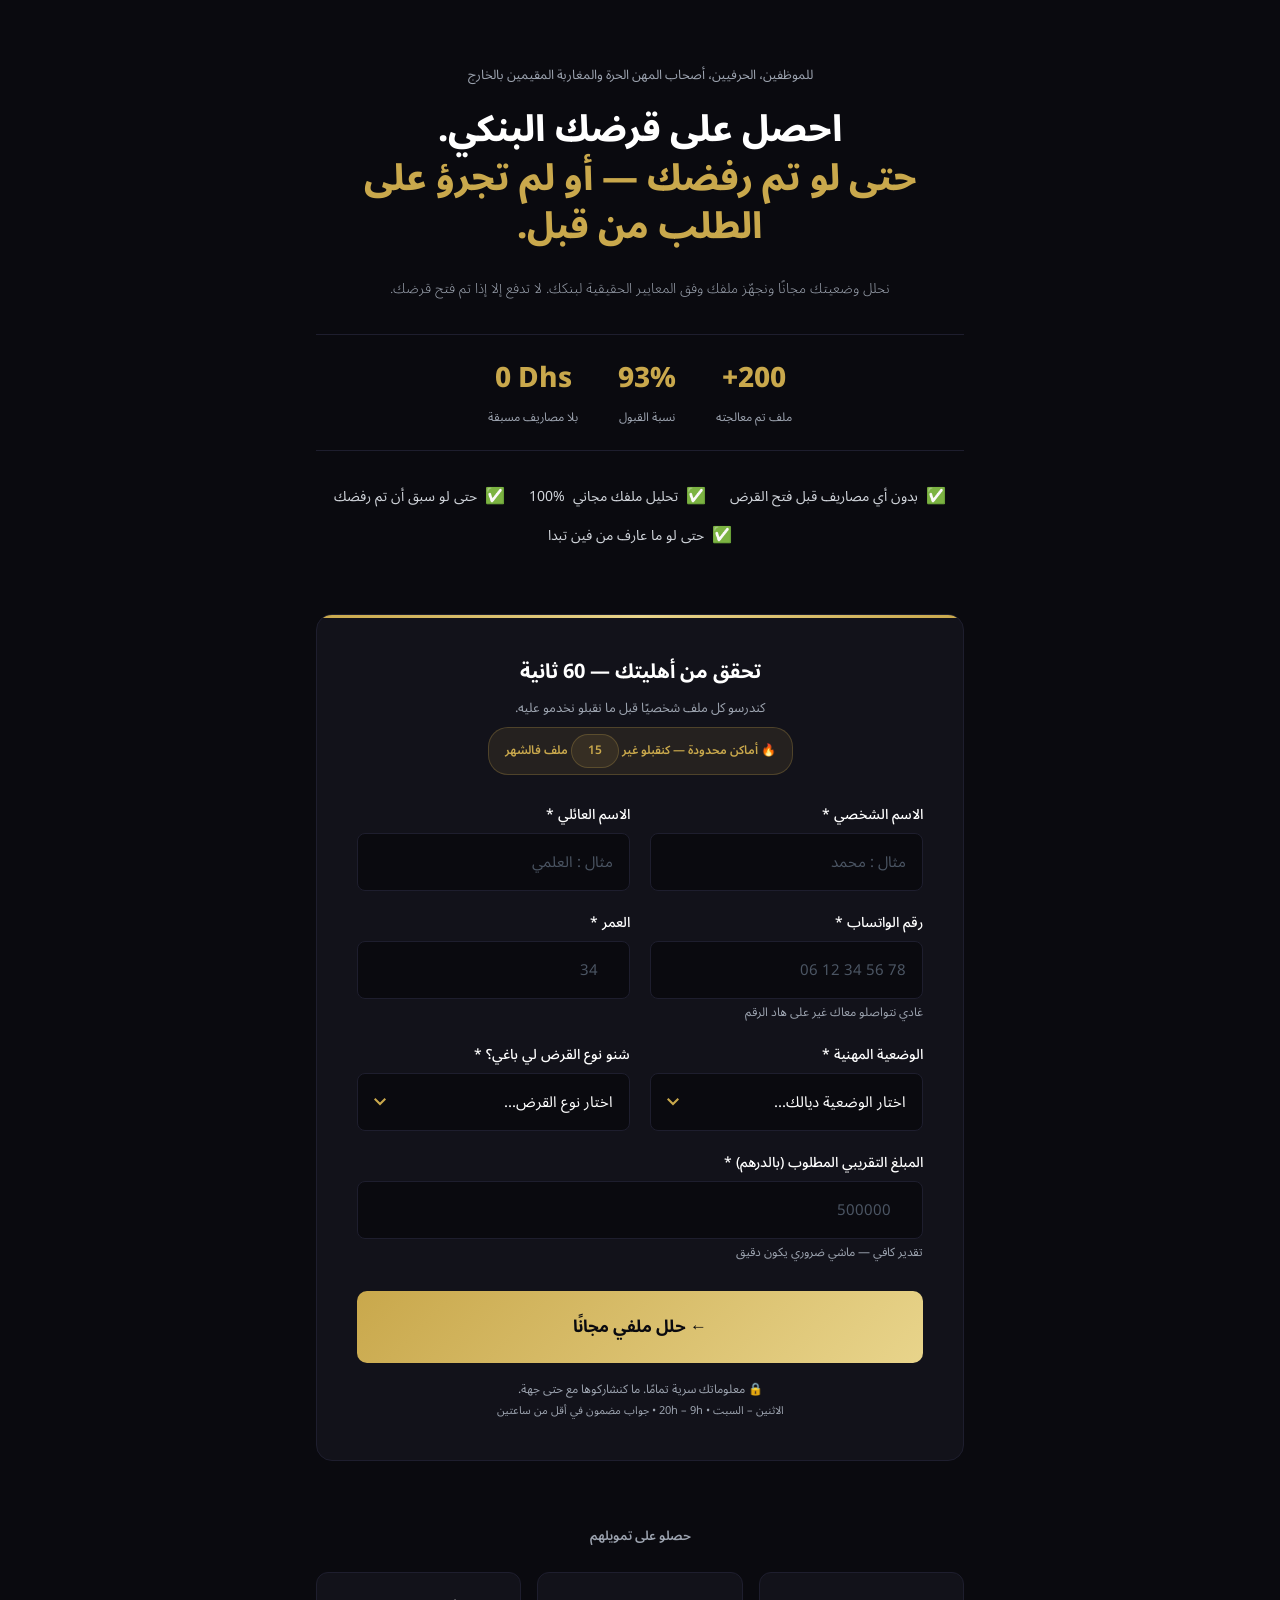
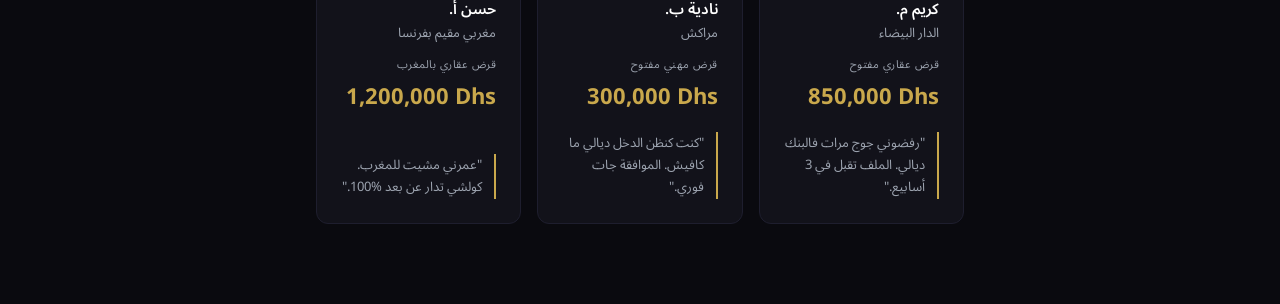
==== ar/index.html @ 00e7fc84 "Add separate FR and AR landing pages with form + email submission" ====
<!DOCTYPE html>
<html lang="ar" dir="rtl">

<head>
    <meta charset="UTF-8">
    <meta name="viewport" content="width=device-width, initial-scale=1.0">
    <title>تحقق من أهليتك | كريدي إنسايدر المغرب</title>
    <meta name="description"
        content="احصل على قرضك البنكي حتى بعد الرفض. تحليل مجاني، بدون مصاريف قبل فتح القرض. تحقق من أهليتك في 60 ثانية.">
    <link rel="preconnect" href="https://fonts.googleapis.com">
    <link rel="preconnect" href="https://fonts.gstatic.com" crossorigin>
    <link href="https://fonts.googleapis.com/css2?family=Noto+Sans+Arabic:wght@300;400;500;600;700;800&display=swap"
        rel="stylesheet">
    <style>
        *,
        *::before,
        *::after {
            margin: 0;
            padding: 0;
            box-sizing: border-box
        }

        html {
            scroll-behavior: smooth;
            -webkit-font-smoothing: antialiased;
            -moz-osx-font-smoothing: grayscale
        }

        body {
            font-family: 'Noto Sans Arabic', sans-serif;
            background: #0a0a0f;
            color: #fff;
            line-height: 1.7;
            min-height: 100vh;
            direction: rtl
        }

        .page-wrapper {
            max-width: 680px;
            margin: 0 auto;
            padding: 0 16px
        }

        /* Force LTR on all numbers so they don't reverse in RTL */
        .num {
            direction: ltr;
            display: inline-block;
            unicode-bidi: bidi-override
        }

        /* BLOCK 1 — HEADLINE */
        .headline-block {
            padding-top: 64px;
            text-align: center
        }

        .pre-headline {
            font-size: 13px;
            font-weight: 400;
            color: #9ca3af;
            margin-bottom: 20px
        }

        .main-headline {
            font-size: clamp(24px, 4.5vw, 36px);
            font-weight: 800;
            line-height: 1.35;
            margin-bottom: 24px
        }

        .main-headline .line1 {
            color: #fff;
            display: block
        }

        .main-headline .line2 {
            color: #c9a84c;
            display: block
        }

        .sub-headline {
            font-size: 14px;
            font-weight: 300;
            color: #9ca3af;
            line-height: 1.9;
            max-width: 560px;
            margin: 0 auto
        }

        /* STATS STRIP */
        .stats-strip {
            display: flex;
            justify-content: center;
            gap: 40px;
            margin-top: 32px;
            padding: 20px 0;
            border-top: 1px solid #1e1e2e;
            border-bottom: 1px solid #1e1e2e
        }

        .stat-item {
            text-align: center
        }

        .stat-number {
            font-size: 28px;
            font-weight: 800;
            color: #c9a84c;
            display: block;
            direction: ltr;
            unicode-bidi: bidi-override
        }

        .stat-label {
            font-size: 12px;
            color: #9ca3af;
            font-weight: 400
        }

        /* BLOCK 2 — TRUST BULLETS */
        .trust-bullets {
            display: flex;
            flex-wrap: wrap;
            gap: 12px 24px;
            justify-content: center;
            margin-top: 32px
        }

        .trust-bullet {
            display: flex;
            align-items: center;
            gap: 8px;
            font-size: 14px;
            font-weight: 400;
            color: #d1d5db;
            white-space: nowrap
        }

        .trust-bullet .check {
            font-size: 16px;
            flex-shrink: 0
        }

        /* BLOCK 3 — FORM */
        .form-section {
            margin-top: 64px
        }

        .form-card {
            background: #12121a;
            border: 1px solid #1e1e2e;
            border-radius: 16px;
            padding: 40px;
            position: relative;
            overflow: hidden
        }

        .form-card::before {
            content: '';
            position: absolute;
            top: 0;
            left: 0;
            right: 0;
            height: 3px;
            background: linear-gradient(90deg, #c9a84c, #e8d48b, #c9a84c)
        }

        .form-title {
            text-align: center;
            font-size: 20px;
            font-weight: 700;
            color: #fff;
            margin-bottom: 8px
        }

        .form-subtitle {
            text-align: center;
            font-size: 13px;
            color: #9ca3af;
            margin-bottom: 8px
        }

        /* Urgency badge */
        .urgency-badge {
            text-align: center;
            margin-bottom: 28px
        }

        .urgency-badge span {
            display: inline-block;
            background: rgba(201, 168, 76, .1);
            border: 1px solid rgba(201, 168, 76, .25);
            color: #c9a84c;
            font-size: 12px;
            font-weight: 600;
            padding: 6px 16px;
            border-radius: 20px
        }

        .form-row {
            display: grid;
            grid-template-columns: 1fr 1fr;
            gap: 20px;
            margin-bottom: 20px
        }

        .form-row.full {
            grid-template-columns: 1fr
        }

        .form-group {
            display: flex;
            flex-direction: column
        }

        .form-group label {
            font-size: 14px;
            font-weight: 500;
            color: #fff;
            margin-bottom: 6px;
            text-align: right
        }

        .form-group input,
        .form-group select,
        .form-group textarea {
            background: #0a0a0f;
            color: #fff;
            border: 1px solid #1e1e2e;
            border-radius: 8px;
            padding: 12px 16px;
            font-size: 15px;
            font-family: 'Noto Sans Arabic', sans-serif;
            outline: none;
            transition: border-color .2s, box-shadow .2s;
            width: 100%
        }

        /* Numbers in inputs should be LTR */
        .form-group input[type="number"],
        .form-group input[type="tel"] {
            direction: ltr;
            text-align: right
        }

        .form-group input::placeholder,
        .form-group textarea::placeholder {
            color: #4b5563
        }

        .form-group input:focus,
        .form-group select:focus,
        .form-group textarea:focus {
            border-color: #c9a84c;
            box-shadow: 0 0 0 3px rgba(201, 168, 76, .15)
        }

        .form-group input.error,
        .form-group select.error {
            border-color: #ef4444
        }

        .form-group select {
            appearance: none;
            -webkit-appearance: none;
            cursor: pointer;
            padding-left: 40px;
            background-image: url("data:image/svg+xml,%3Csvg xmlns='http://www.w3.org/2000/svg' width='12' height='8' viewBox='0 0 12 8'%3E%3Cpath fill='%23c9a84c' d='M1.41 0L6 4.58 10.59 0 12 1.41l-6 6-6-6z'/%3E%3C/svg%3E");
            background-repeat: no-repeat;
            background-position: left 16px center;
            background-color: #0a0a0f
        }

        .form-group select option {
            background: #12121a;
            color: #fff
        }

        .helper-text {
            font-size: 12px;
            color: #9ca3af;
            margin-top: 4px;
            text-align: right
        }

        .error-text {
            font-size: 12px;
            color: #ef4444;
            margin-top: 4px;
            display: none;
            text-align: right
        }

        .error-text.visible {
            display: block
        }

        .submit-btn {
            display: block;
            width: 100%;
            padding: 18px 24px;
            margin-top: 28px;
            background: linear-gradient(135deg, #c9a84c, #e8d48b);
            color: #0a0a0f;
            font-size: 17px;
            font-weight: 700;
            font-family: 'Noto Sans Arabic', sans-serif;
            border: none;
            border-radius: 10px;
            cursor: pointer;
            transition: all .2s;
            position: relative
        }

        .submit-btn:hover {
            transform: translateY(-1px);
            box-shadow: 0 8px 24px rgba(201, 168, 76, .25)
        }

        .submit-btn:active {
            transform: translateY(0)
        }

        .submit-btn.loading {
            opacity: .7;
            pointer-events: none
        }

        .form-footer {
            text-align: center;
            margin-top: 16px
        }

        .form-footer p {
            font-size: 12px;
            color: #9ca3af;
            line-height: 1.8
        }

        .form-footer p.smaller {
            font-size: 11px
        }

        /* SUCCESS */
        .success-block {
            display: none;
            text-align: center;
            background: #12121a;
            border: 1px solid #1e1e2e;
            border-radius: 16px;
            padding: 48px 40px
        }

        .success-block.visible {
            display: block
        }

        .success-icon {
            font-size: 48px;
            margin-bottom: 16px
        }

        .success-title {
            font-size: 24px;
            font-weight: 700;
            color: #fff;
            margin-bottom: 20px
        }

        .success-text {
            font-size: 15px;
            color: #9ca3af;
            line-height: 1.9;
            margin-bottom: 8px
        }

        .success-text strong {
            color: #fff
        }

        .whatsapp-btn {
            display: block;
            width: 100%;
            padding: 16px 24px;
            margin-top: 28px;
            background: #25D366;
            color: #fff;
            font-size: 16px;
            font-weight: 700;
            font-family: 'Noto Sans Arabic', sans-serif;
            border: none;
            border-radius: 10px;
            cursor: pointer;
            text-decoration: none;
            text-align: center;
            transition: background .2s
        }

        .whatsapp-btn:hover {
            background: #1fb855
        }

        /* SOCIAL PROOF */
        .social-proof {
            margin-top: 64px;
            padding-bottom: 80px
        }

        .social-proof-label {
            text-align: center;
            font-size: 13px;
            font-weight: 600;
            color: #9ca3af;
            margin-bottom: 24px
        }

        .proof-grid {
            display: grid;
            grid-template-columns: repeat(3, 1fr);
            gap: 16px
        }

        .proof-card {
            background: #12121a;
            border: 1px solid #1e1e2e;
            border-radius: 12px;
            padding: 24px;
            display: flex;
            flex-direction: column;
            text-align: right
        }

        .proof-name {
            font-size: 15px;
            font-weight: 600;
            color: #fff
        }

        .proof-city {
            font-size: 13px;
            color: #9ca3af;
            margin-bottom: 12px
        }

        .proof-type {
            font-size: 11px;
            color: #9ca3af;
            letter-spacing: .5px;
            margin-bottom: 4px
        }

        .proof-amount {
            font-size: 22px;
            font-weight: 700;
            color: #c9a84c;
            margin-bottom: 16px;
            direction: ltr;
            unicode-bidi: bidi-override;
            text-align: right
        }

        .proof-quote {
            font-size: 13px;
            color: #9ca3af;
            font-style: normal;
            line-height: 1.7;
            border-right: 2px solid #c9a84c;
            padding-right: 12px;
            margin-top: auto
        }

        /* STICKY MOBILE CTA */
        .sticky-cta {
            display: none;
            position: fixed;
            bottom: 0;
            left: 0;
            right: 0;
            background: rgba(10, 10, 15, .95);
            backdrop-filter: blur(12px);
            border-top: 1px solid #1e1e2e;
            padding: 12px 16px;
            z-index: 100
        }

        .sticky-cta button {
            width: 100%;
            padding: 14px;
            background: linear-gradient(135deg, #c9a84c, #e8d48b);
            color: #0a0a0f;
            font-size: 15px;
            font-weight: 700;
            font-family: 'Noto Sans Arabic', sans-serif;
            border: none;
            border-radius: 10px;
            cursor: pointer
        }

        /* RESPONSIVE */
        @media(max-width:768px) {
            .headline-block {
                padding-top: 40px
            }

            .stats-strip {
                gap: 24px
            }

            .stat-number {
                font-size: 24px
            }

            .trust-bullets {
                display: grid;
                grid-template-columns: 1fr 1fr;
                gap: 12px;
                margin-top: 24px
            }

            .trust-bullet {
                white-space: normal
            }

            .form-section {
                margin-top: 40px
            }

            .form-card {
                padding: 24px
            }

            .form-row {
                grid-template-columns: 1fr;
                gap: 16px;
                margin-bottom: 16px
            }

            .social-proof {
                margin-top: 40px;
                padding-bottom: 100px
            }

            .proof-grid {
                grid-template-columns: 1fr;
                gap: 12px
            }

            .success-block {
                padding: 32px 24px
            }

            .sticky-cta {
                display: block
            }
        }

        @media(max-width:480px) {
            .trust-bullets {
                grid-template-columns: 1fr
            }

            .main-headline {
                font-size: 22px
            }

            .stats-strip {
                gap: 16px;
                flex-wrap: wrap
            }
        }
    </style>
</head>

<body>
    <div class="page-wrapper">

        <!-- BLOCK 1 — HEADLINE -->
        <section class="headline-block">
            <p class="pre-headline">للموظفين، الحرفيين، أصحاب المهن الحرة والمغاربة المقيمين بالخارج</p>
            <h1 class="main-headline">
                <span class="line1">احصل على قرضك البنكي.</span>
                <span class="line2">حتى لو تم رفضك — أو لم تجرؤ على الطلب من قبل.</span>
            </h1>
            <p class="sub-headline">نحلل وضعيتك مجانًا ونجهّز ملفك وفق المعايير الحقيقية لبنكك. لا تدفع إلا إذا تم فتح
                قرضك.</p>

            <!-- STATS STRIP -->
            <div class="stats-strip">
                <div class="stat-item">
                    <span class="stat-number">+200</span>
                    <span class="stat-label">ملف تم معالجته</span>
                </div>
                <div class="stat-item">
                    <span class="stat-number">93%</span>
                    <span class="stat-label">نسبة القبول</span>
                </div>
                <div class="stat-item">
                    <span class="stat-number">0 Dhs</span>
                    <span class="stat-label">بلا مصاريف مسبقة</span>
                </div>
            </div>
        </section>

        <!-- BLOCK 2 — TRUST BULLETS -->
        <div class="trust-bullets">
            <div class="trust-bullet"><span class="check">✅</span> بدون أي مصاريف قبل فتح القرض</div>
            <div class="trust-bullet"><span class="check">✅</span> تحليل ملفك مجاني <span class="num">100%</span></div>
            <div class="trust-bullet"><span class="check">✅</span> حتى لو سبق أن تم رفضك</div>
            <div class="trust-bullet"><span class="check">✅</span> حتى لو ما عارف من فين تبدا</div>
        </div>

        <!-- BLOCK 3 — FORM -->
        <section class="form-section" id="formulaire">
            <div class="form-card" id="formCard">
                <h2 class="form-title">تحقق من أهليتك — <span class="num">60</span> ثانية</h2>
                <p class="form-subtitle">كندرسو كل ملف شخصيًا قبل ما نقبلو نخدمو عليه.</p>
                <div class="urgency-badge"><span>🔥 أماكن محدودة — كنقبلو غير <span class="num">15</span> ملف
                        فالشهر</span></div>

                <form id="leadForm" novalidate>
                    <div class="form-row">
                        <div class="form-group">
                            <label for="prenom">الاسم الشخصي *</label>
                            <input type="text" id="prenom" name="prenom" placeholder="مثال : محمد" required>
                            <span class="error-text" id="prenomError">هاد الحقل ضروري</span>
                        </div>
                        <div class="form-group">
                            <label for="nom">الاسم العائلي *</label>
                            <input type="text" id="nom" name="nom" placeholder="مثال : العلمي" required>
                            <span class="error-text" id="nomError">هاد الحقل ضروري</span>
                        </div>
                    </div>
                    <div class="form-row">
                        <div class="form-group">
                            <label for="telephone">رقم الواتساب *</label>
                            <input type="tel" id="telephone" name="telephone" placeholder="06 12 34 56 78" required>
                            <p class="helper-text">غادي نتواصلو معاك غير على هاد الرقم</p>
                            <span class="error-text" id="telephoneError">هاد الحقل ضروري</span>
                        </div>
                        <div class="form-group">
                            <label for="age">العمر *</label>
                            <input type="number" id="age" name="age" placeholder="34" min="18" max="75" required>
                            <span class="error-text" id="ageError">هاد الحقل ضروري</span>
                        </div>
                    </div>
                    <div class="form-row">
                        <div class="form-group">
                            <label for="situation">الوضعية المهنية *</label>
                            <select id="situation" name="situation" required>
                                <option value="" disabled selected>اختار الوضعية ديالك...</option>
                                <option value="أجير قطاع خاص">أجير قطاع خاص</option>
                                <option value="موظف">موظف</option>
                                <option value="مسير شركة">مسير شركة</option>
                                <option value="متقاعد">متقاعد</option>
                                <option value="مقاول ذاتي / TPE / PME">مقاول ذاتي / TPE / PME</option>
                                <option value="آخر">آخر</option>
                            </select>
                            <span class="error-text" id="situationError">هاد الحقل ضروري</span>
                        </div>
                        <div class="form-group">
                            <label for="credit">شنو نوع القرض لي باغي؟ *</label>
                            <select id="credit" name="credit" required>
                                <option value="" disabled selected>اختار نوع القرض...</option>
                                <option value="قرض عقاري">قرض عقاري (شراء، بناء، أرض)</option>
                                <option value="قرض استهلاكي">قرض استهلاكي (سيارة، أشغال، شخصي)</option>
                                <option value="قرض سيارة">قرض سيارة</option>
                                <option value="قرض مهني">قرض مهني (ليزينغ، سيولة، تجهيز)</option>
                            </select>
                            <span class="error-text" id="creditError">هاد الحقل ضروري</span>
                        </div>
                    </div>
                    <div class="form-row full">
                        <div class="form-group">
                            <label for="montant">المبلغ التقريبي المطلوب (بالدرهم) *</label>
                            <input type="number" id="montant" name="montant" placeholder="500000" required>
                            <p class="helper-text">تقدير كافي — ماشي ضروري يكون دقيق</p>
                            <span class="error-text" id="montantError">هاد الحقل ضروري</span>
                        </div>
                    </div>
                    <button type="submit" class="submit-btn" id="submitBtn">← حلل ملفي مجانًا</button>
                </form>
                <div class="form-footer">
                    <p>🔒 معلوماتك سرية تمامًا. ما كنشاركوها مع حتى جهة.</p>
                    <p class="smaller">الاثنين – السبت • <span class="num">9h</span> – <span class="num">20h</span> •
                        جواب مضمون في أقل من ساعتين</p>
                </div>
            </div>

            <div class="success-block" id="successBlock">
                <div class="success-icon">✅</div>
                <h2 class="success-title">تم استلام طلبك.</h2>
                <p class="success-text">غادي يدرس ملفك شخصيًا خبير من <strong>Crédit Insider Maroc</strong>.</p>
                <p class="success-text">غادي توصل رسالة واتساب في أقل من <strong>ساعتين</strong> على الرقم لي دخلتي.</p>
                <p class="success-text" style="margin-top:16px">إلا بغيتي تتواصل معانا مباشرة:</p>
                <a href="https://wa.me/212600000000?text=السلام عليكم، عمرت الفورمولير وبغيت نبدا تحليل الملف ديالي."
                    class="whatsapp-btn" target="_blank" rel="noopener">📱 راسلنا على واتساب دابا ←</a>
            </div>
        </section>

        <!-- BLOCK 4 — SOCIAL PROOF -->
        <section class="social-proof">
            <p class="social-proof-label">حصلو على تمويلهم</p>
            <div class="proof-grid">
                <div class="proof-card">
                    <span class="proof-name">كريم م.</span>
                    <span class="proof-city">الدار البيضاء</span>
                    <span class="proof-type">قرض عقاري مفتوح</span>
                    <span class="proof-amount">850,000 Dhs</span>
                    <p class="proof-quote">"رفضوني جوج مرات فالبنك ديالي. الملف تقبل في <span class="num">3</span>
                        أسابيع."</p>
                </div>
                <div class="proof-card">
                    <span class="proof-name">نادية ب.</span>
                    <span class="proof-city">مراكش</span>
                    <span class="proof-type">قرض مهني مفتوح</span>
                    <span class="proof-amount">300,000 Dhs</span>
                    <p class="proof-quote">"كنت كنظن الدخل ديالي ما كافيش. الموافقة جات فوري."</p>
                </div>
                <div class="proof-card">
                    <span class="proof-name">حسن أ.</span>
                    <span class="proof-city">مغربي مقيم بفرنسا</span>
                    <span class="proof-type">قرض عقاري بالمغرب</span>
                    <span class="proof-amount">1,200,000 Dhs</span>
                    <p class="proof-quote">"عمرني مشيت للمغرب. كولشي تدار عن بعد <span class="num">100%</span>."</p>
                </div>
            </div>
        </section>
    </div>

    <!-- STICKY MOBILE CTA -->
    <div class="sticky-cta" id="stickyCta">
        <button onclick="document.getElementById('formulaire').scrollIntoView({behavior:'smooth'})">← حلل ملفي
            مجانًا</button>
    </div>

    <script>
        (function () {
            // Sticky CTA visibility
            const stickyCta = document.getElementById('stickyCta');
            const formSection = document.getElementById('formulaire');
            if (stickyCta && formSection) {
                const obs = new IntersectionObserver(entries => {
                    entries.forEach(e => stickyCta.style.display = e.isIntersecting ? 'none' : 'block');
                }, { threshold: 0.1 });
                obs.observe(formSection);
            }

            const form = document.getElementById('leadForm'), formCard = document.getElementById('formCard'),
                successBlock = document.getElementById('successBlock'), submitBtn = document.getElementById('submitBtn');
            const fields = [
                { id: 'prenom', errorId: 'prenomError', type: 'text' },
                { id: 'nom', errorId: 'nomError', type: 'text' },
                { id: 'telephone', errorId: 'telephoneError', type: 'phone' },
                { id: 'age', errorId: 'ageError', type: 'age' },
                { id: 'situation', errorId: 'situationError', type: 'select' },
                { id: 'credit', errorId: 'creditError', type: 'select' },
                { id: 'montant', errorId: 'montantError', type: 'text' }
            ];
            fields.forEach(f => {
                const el = document.getElementById(f.id);
                const h = () => { el.classList.remove('error'); document.getElementById(f.errorId).classList.remove('visible') };
                el.addEventListener('input', h); el.addEventListener('change', h);
            });

            form.addEventListener('submit', function (e) {
                e.preventDefault(); let valid = true;
                fields.forEach(f => {
                    const el = document.getElementById(f.id), err = document.getElementById(f.errorId), val = el.value.trim();
                    el.classList.remove('error'); err.classList.remove('visible'); err.textContent = 'هاد الحقل ضروري';
                    if (!val) { el.classList.add('error'); err.classList.add('visible'); valid = false; return }
                    if (f.type === 'phone') { const d = val.replace(/\D/g, ''); if (d.length < 8) { el.classList.add('error'); err.textContent = 'دخل رقم هاتف صحيح'; err.classList.add('visible'); valid = false } }
                    if (f.type === 'age') { const a = parseInt(val, 10); if (isNaN(a) || a < 18 || a > 75) { el.classList.add('error'); err.textContent = 'كنرافقو الأشخاص بين 18 و 75 عام'; err.classList.add('visible'); valid = false } }
                });
                if (!valid) return;

                submitBtn.classList.add('loading');
                submitBtn.textContent = 'جاري الإرسال...';

                // Send email via Web3Forms
                const data = {
                    access_key: '8d2b0e5f-492b-40f8-a09b-e7c358d37273',
                    subject: 'طلب جديد — Crédit Insider (AR)',
                    from_name: 'Crédit Insider Maroc',
                    to: 'monissisme12@gmail.com',
                    prenom: document.getElementById('prenom').value.trim(),
                    nom: document.getElementById('nom').value.trim(),
                    telephone: document.getElementById('telephone').value.trim(),
                    age: document.getElementById('age').value.trim(),
                    situation: document.getElementById('situation').value,
                    type_credit: document.getElementById('credit').value,
                    montant: document.getElementById('montant').value.trim() + ' Dhs',
                    page: 'النسخة العربية'
                };

                fetch('https://api.web3forms.com/submit', {
                    method: 'POST',
                    headers: { 'Content-Type': 'application/json' },
                    body: JSON.stringify(data)
                })
                    .then(r => r.json())
                    .then(res => {
                        formCard.style.display = 'none';
                        successBlock.classList.add('visible');
                        if (stickyCta) stickyCta.style.display = 'none';
                        window.scrollTo({ top: successBlock.offsetTop - 40, behavior: 'smooth' });
                    })
                    .catch(() => {
                        formCard.style.display = 'none';
                        successBlock.classList.add('visible');
                        if (stickyCta) stickyCta.style.display = 'none';
                        window.scrollTo({ top: successBlock.offsetTop - 40, behavior: 'smooth' });
                    });
            });
        })();
    </script>
</body>

</html>
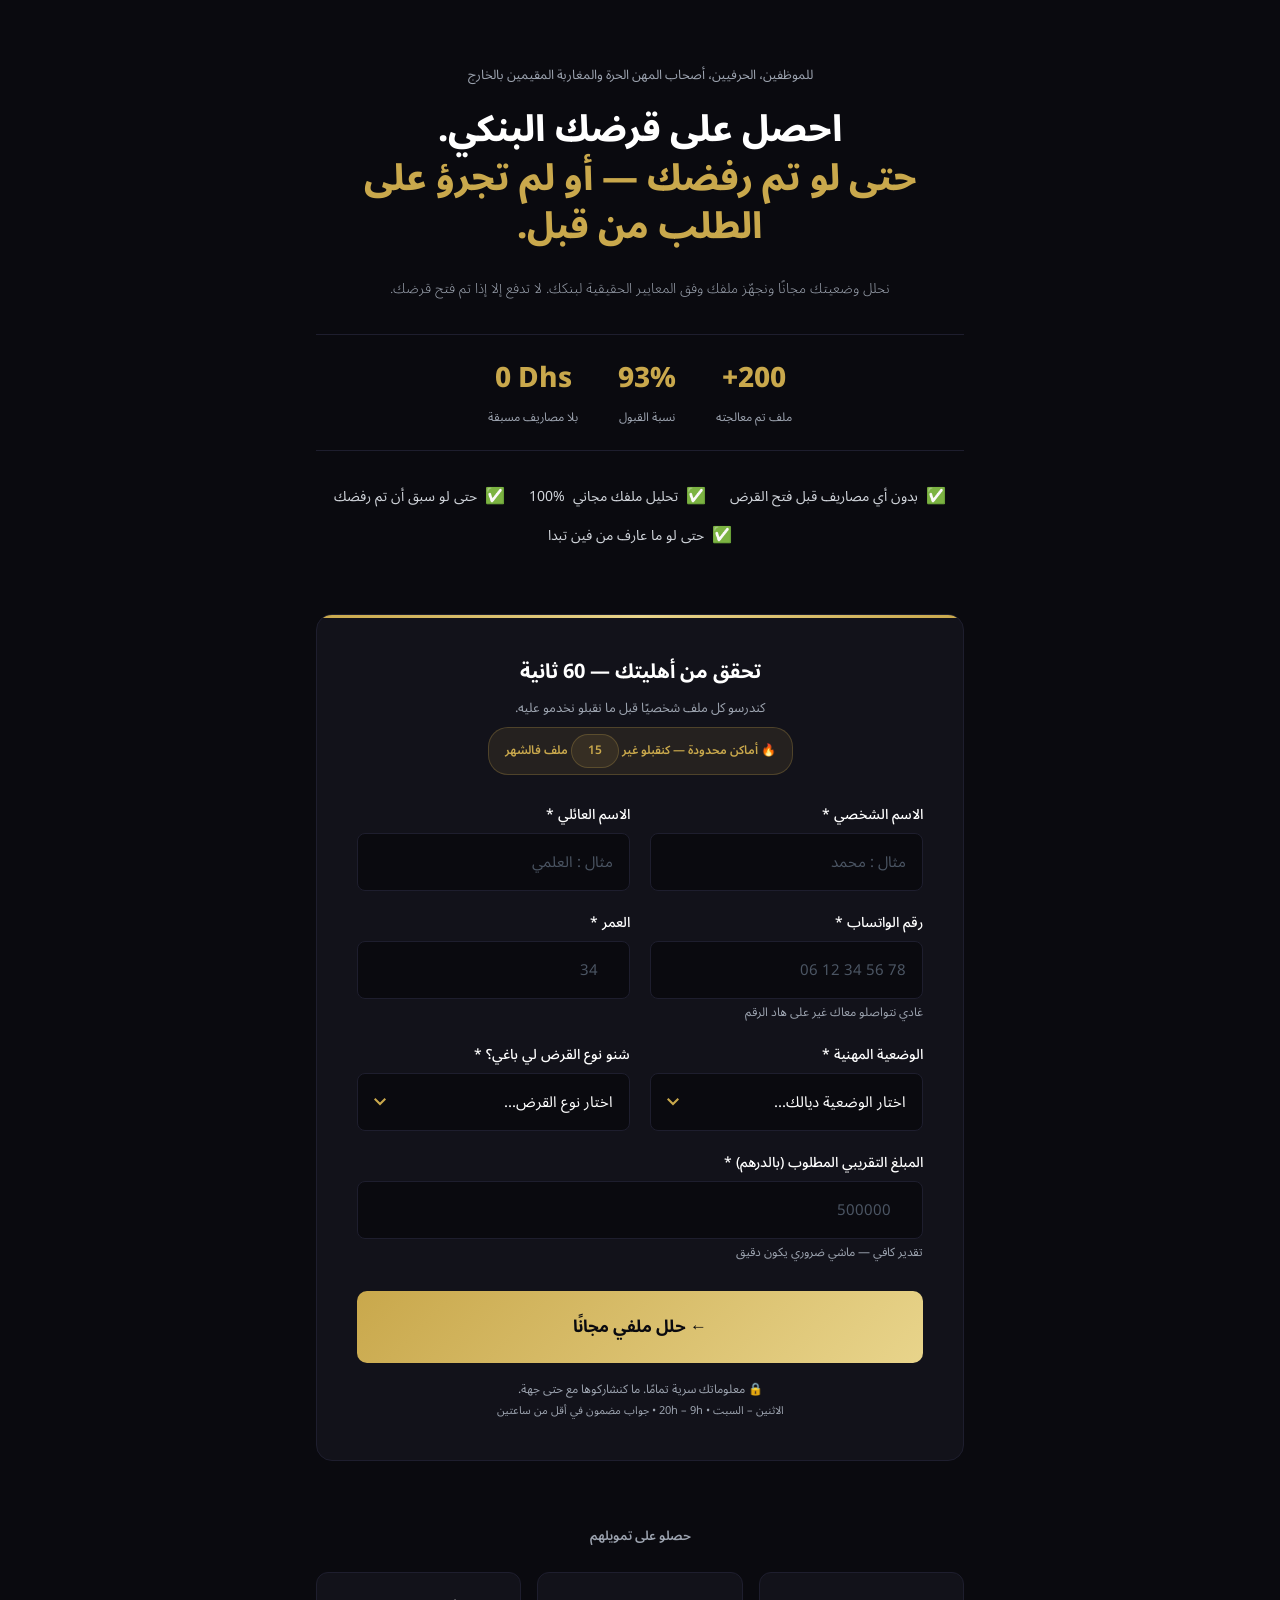
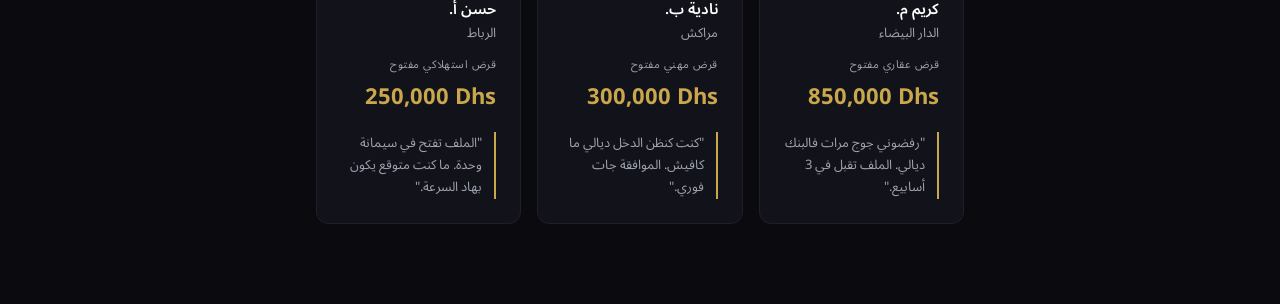
==== commit 785faae3: "Update Hassan testimonial: 250k Dhs credit conso, debloque en 1 semaine" ====
--- a/ar/index.html
+++ b/ar/index.html
@@ -718,10 +718,10 @@
                 </div>
                 <div class="proof-card">
                     <span class="proof-name">حسن أ.</span>
-                    <span class="proof-city">مغربي مقيم بفرنسا</span>
-                    <span class="proof-type">قرض عقاري بالمغرب</span>
-                    <span class="proof-amount">1,200,000 Dhs</span>
-                    <p class="proof-quote">"عمرني مشيت للمغرب. كولشي تدار عن بعد <span class="num">100%</span>."</p>
+                    <span class="proof-city">الرباط</span>
+                    <span class="proof-type">قرض استهلاكي مفتوح</span>
+                    <span class="proof-amount">250,000 Dhs</span>
+                    <p class="proof-quote">"الملف تفتح في سيمانة وحدة. ما كنت متوقع يكون بهاد السرعة."</p>
                 </div>
             </div>
         </section>
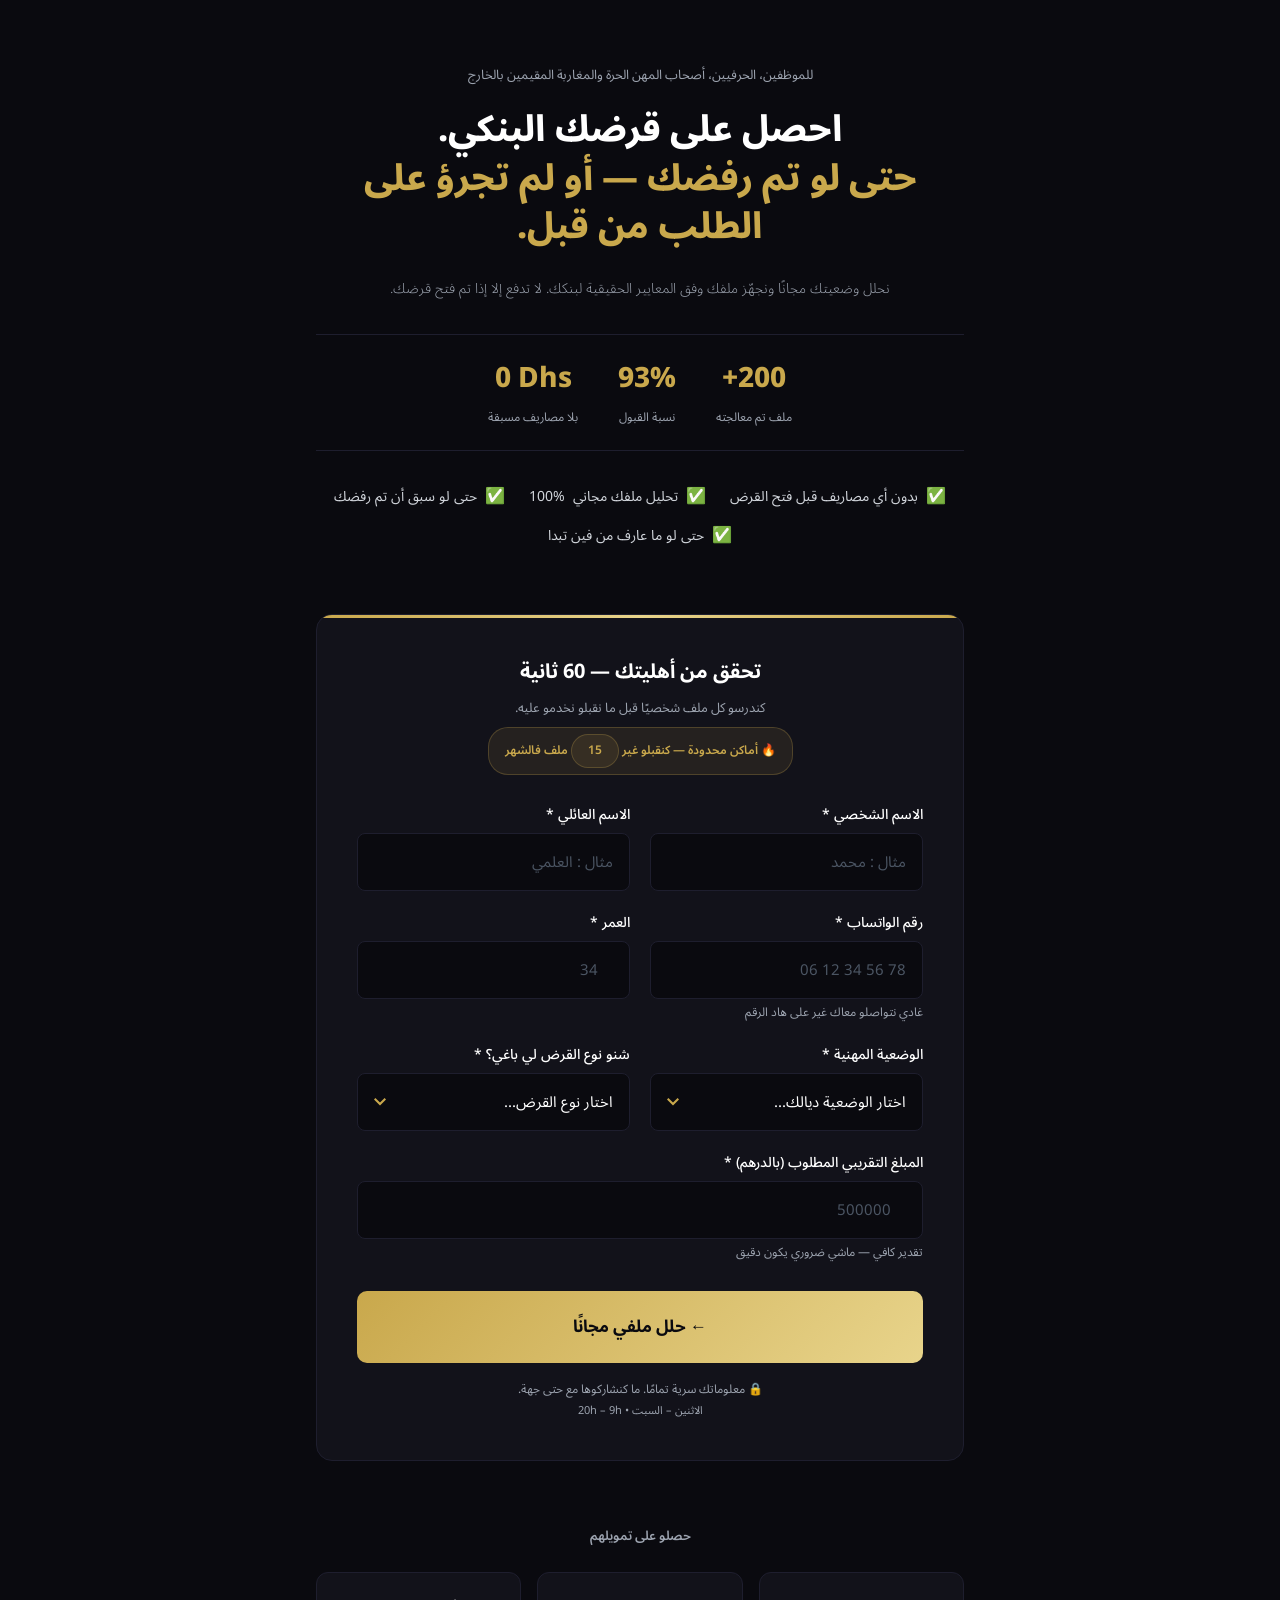
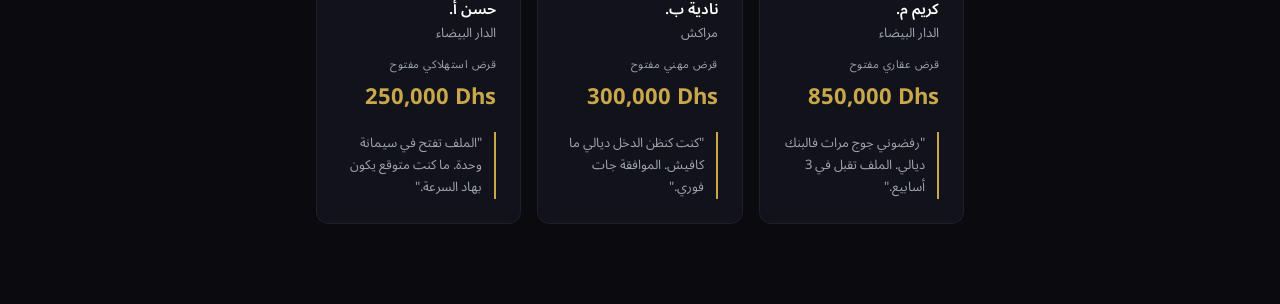
==== commit 8f515e59: "Hassan city to Casablanca, remove response time promises" ====
--- a/ar/index.html
+++ b/ar/index.html
@@ -681,8 +681,7 @@
                 </form>
                 <div class="form-footer">
                     <p>🔒 معلوماتك سرية تمامًا. ما كنشاركوها مع حتى جهة.</p>
-                    <p class="smaller">الاثنين – السبت • <span class="num">9h</span> – <span class="num">20h</span> •
-                        جواب مضمون في أقل من ساعتين</p>
+                    <p class="smaller">الاثنين – السبت • <span class="num">9h</span> – <span class="num">20h</span></p>
                 </div>
             </div>
 
@@ -718,7 +717,7 @@
                 </div>
                 <div class="proof-card">
                     <span class="proof-name">حسن أ.</span>
-                    <span class="proof-city">الرباط</span>
+                    <span class="proof-city">الدار البيضاء</span>
                     <span class="proof-type">قرض استهلاكي مفتوح</span>
                     <span class="proof-amount">250,000 Dhs</span>
                     <p class="proof-quote">"الملف تفتح في سيمانة وحدة. ما كنت متوقع يكون بهاد السرعة."</p>
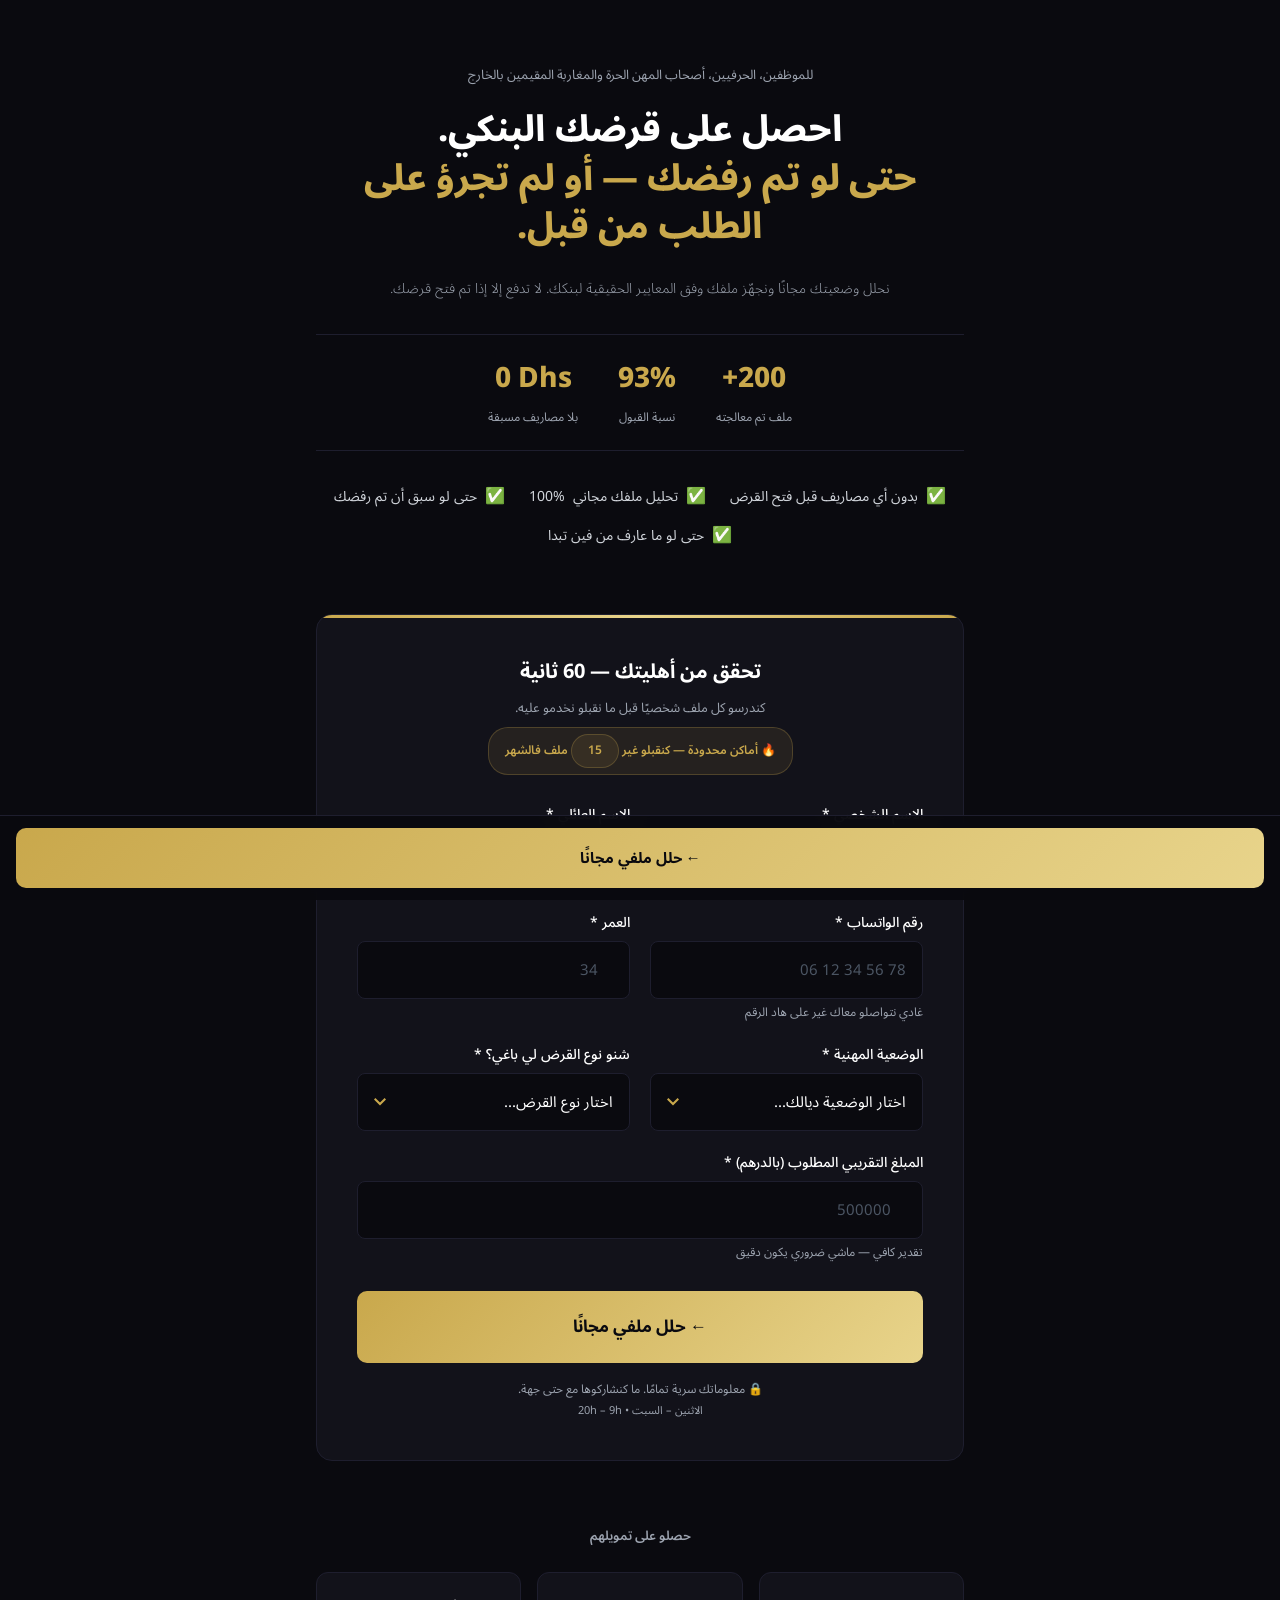
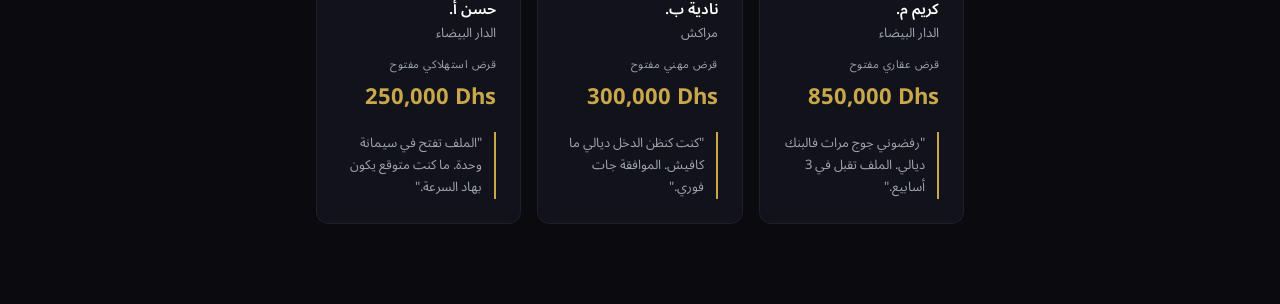
==== commit da4a42c8: "Fix Meta Pixel: fire Lead event before API call for reliable tracking" ====
--- a/ar/index.html
+++ b/ar/index.html
@@ -11,6 +11,23 @@
     <link rel="preconnect" href="https://fonts.gstatic.com" crossorigin>
     <link href="https://fonts.googleapis.com/css2?family=Noto+Sans+Arabic:wght@300;400;500;600;700;800&display=swap"
         rel="stylesheet">
+    <!-- Meta Pixel Code -->
+    <script>
+    !function(f,b,e,v,n,t,s)
+    {if(f.fbq)return;n=f.fbq=function(){n.callMethod?
+    n.callMethod.apply(n,arguments):n.queue.push(arguments)};
+    if(!f._fbq)f._fbq=n;n.push=n;n.loaded=!0;n.version='2.0';
+    n.queue=[];t=b.createElement(e);t.async=!0;
+    t.src=v;s=b.getElementsByTagName(e)[0];
+    s.parentNode.insertBefore(t,s)}(window, document,'script',
+    'https://connect.facebook.net/en_US/fbevents.js');
+    fbq('init', '1224836586466703');
+    fbq('track', 'PageView');
+    </script>
+    <noscript><img height="1" width="1" style="display:none"
+    src="https://www.facebook.com/tr?id=1224836586466703&ev=PageView&noscript=1"
+    /></noscript>
+    <!-- End Meta Pixel Code -->
     <style>
         *,
         *::before,
@@ -689,10 +706,7 @@
                 <div class="success-icon">✅</div>
                 <h2 class="success-title">تم استلام طلبك.</h2>
                 <p class="success-text">غادي يدرس ملفك شخصيًا خبير من <strong>Crédit Insider Maroc</strong>.</p>
-                <p class="success-text">غادي توصل رسالة واتساب في أقل من <strong>ساعتين</strong> على الرقم لي دخلتي.</p>
-                <p class="success-text" style="margin-top:16px">إلا بغيتي تتواصل معانا مباشرة:</p>
-                <a href="https://wa.me/212600000000?text=السلام عليكم، عمرت الفورمولير وبغيت نبدا تحليل الملف ديالي."
-                    class="whatsapp-btn" target="_blank" rel="noopener">📱 راسلنا على واتساب دابا ←</a>
+                <p class="success-text">غادي نتواصلو معاك في أقل من <strong>ساعتين</strong> على الرقم لي دخلتي.</p>
             </div>
         </section>
 
@@ -775,6 +789,12 @@
                 submitBtn.classList.add('loading');
                 submitBtn.textContent = 'جاري الإرسال...';
 
+                // Meta Pixel: track form submission immediately on valid submit
+                if(typeof fbq==='function') {
+                    fbq('track', 'Lead', {content_name: 'AR Form', currency: 'MAD', value: document.getElementById('montant').value});
+                    fbq('track', 'SubmitApplication');
+                }
+
                 // Send email via Web3Forms
                 const data = {
                     access_key: '8d2b0e5f-492b-40f8-a09b-e7c358d37273',
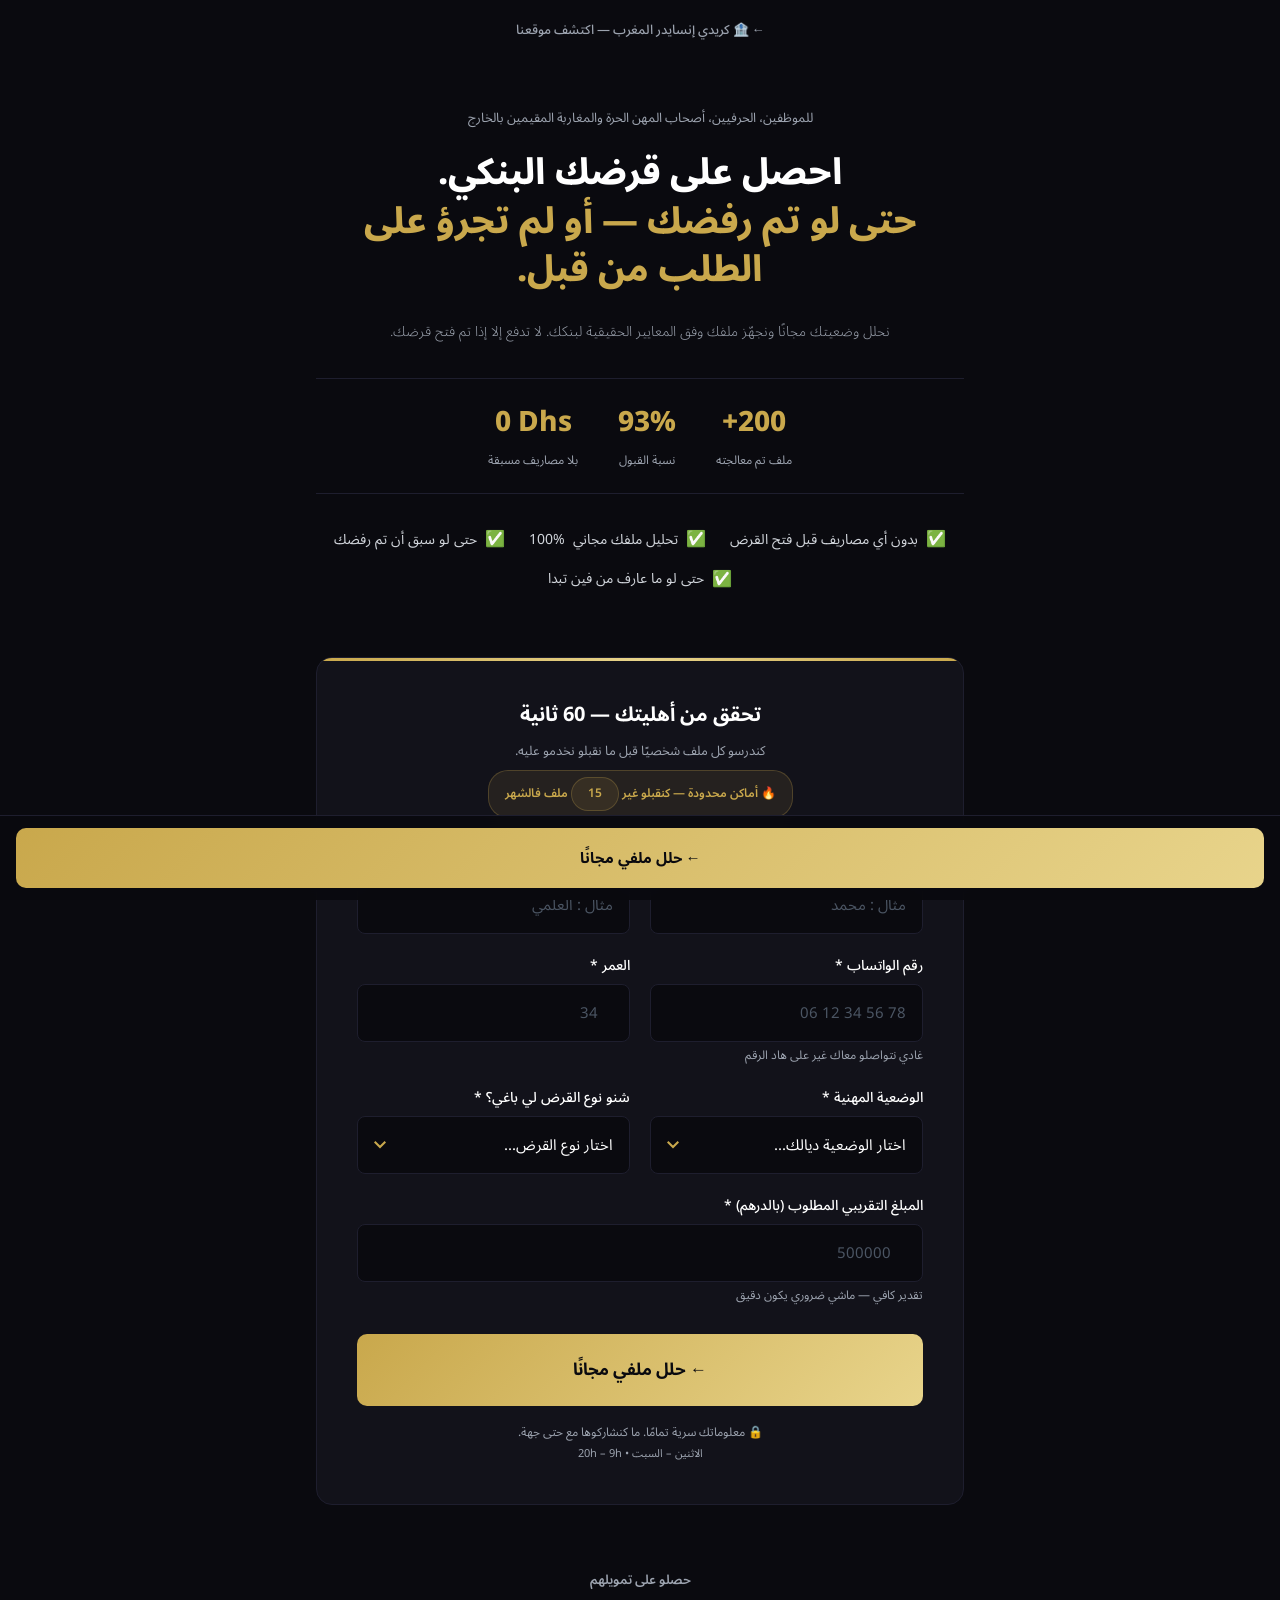
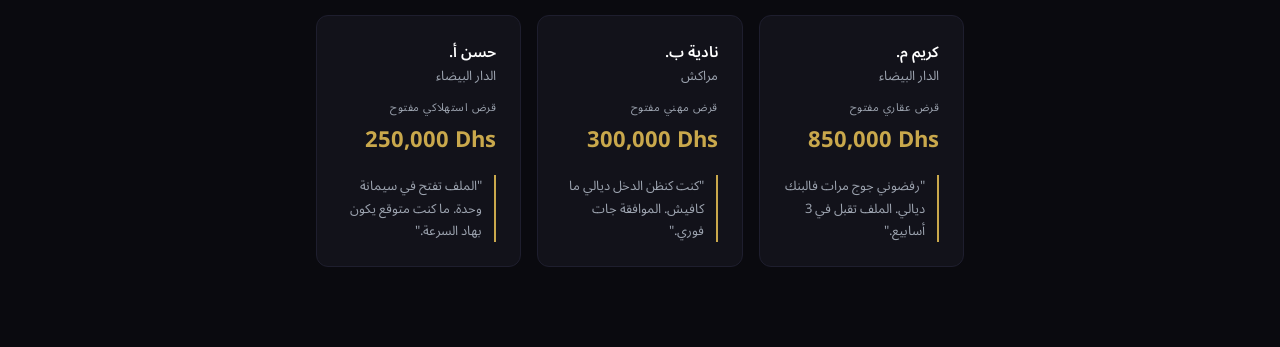
==== commit c1e2f297: "Add home navigation button to FR and AR form pages" ====
--- a/ar/index.html
+++ b/ar/index.html
@@ -585,11 +585,58 @@
                 flex-wrap: wrap
             }
         }
+
+        /* Home link */
+        .home-bar {
+            text-align: center;
+            padding: 16px 0 0
+        }
+
+        .home-link {
+            display: inline-flex;
+            align-items: center;
+            gap: 6px;
+            color: #9ca3af;
+            font-size: 13px;
+            font-weight: 500;
+            text-decoration: none;
+            font-family: 'Noto Sans Arabic', sans-serif;
+            transition: color .2s
+        }
+
+        .home-link:hover {
+            color: #c9a84c
+        }
+
+        .home-btn {
+            display: inline-block;
+            margin-top: 24px;
+            padding: 12px 28px;
+            background: transparent;
+            border: 1px solid #1e1e2e;
+            border-radius: 10px;
+            color: #9ca3af;
+            font-size: 14px;
+            font-weight: 500;
+            font-family: 'Noto Sans Arabic', sans-serif;
+            text-decoration: none;
+            transition: all .2s
+        }
+
+        .home-btn:hover {
+            border-color: #c9a84c;
+            color: #c9a84c
+        }
     </style>
 </head>
 
 <body>
     <div class="page-wrapper">
+
+        <!-- Home navigation -->
+        <div class="home-bar">
+            <a href="/" class="home-link">← 🏦 كريدي إنسايدر المغرب — اكتشف موقعنا</a>
+        </div>
 
         <!-- BLOCK 1 — HEADLINE -->
         <section class="headline-block">
@@ -707,6 +754,7 @@
                 <h2 class="success-title">تم استلام طلبك.</h2>
                 <p class="success-text">غادي يدرس ملفك شخصيًا خبير من <strong>Crédit Insider Maroc</strong>.</p>
                 <p class="success-text">غادي نتواصلو معاك في أقل من <strong>ساعتين</strong> على الرقم لي دخلتي.</p>
+                <a href="/" class="home-btn">← 🏦 زور موقعنا</a>
             </div>
         </section>
 
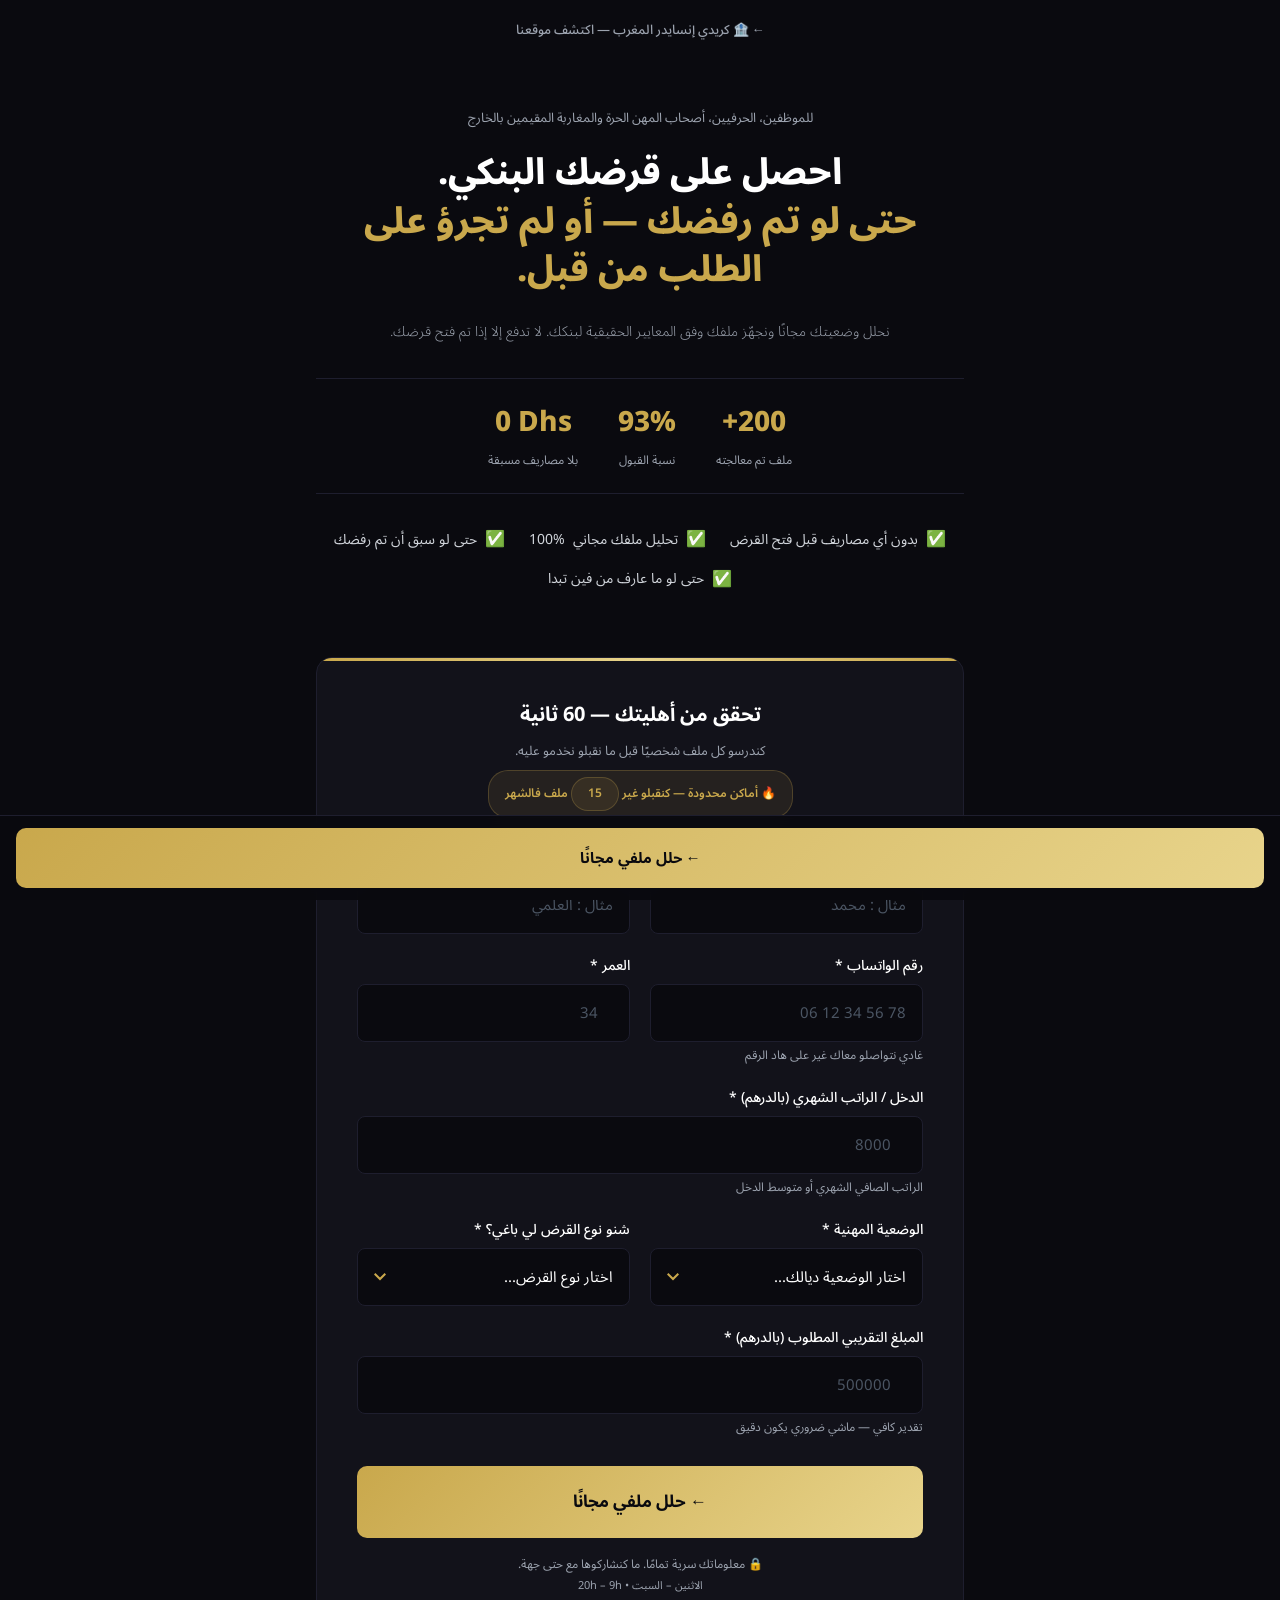
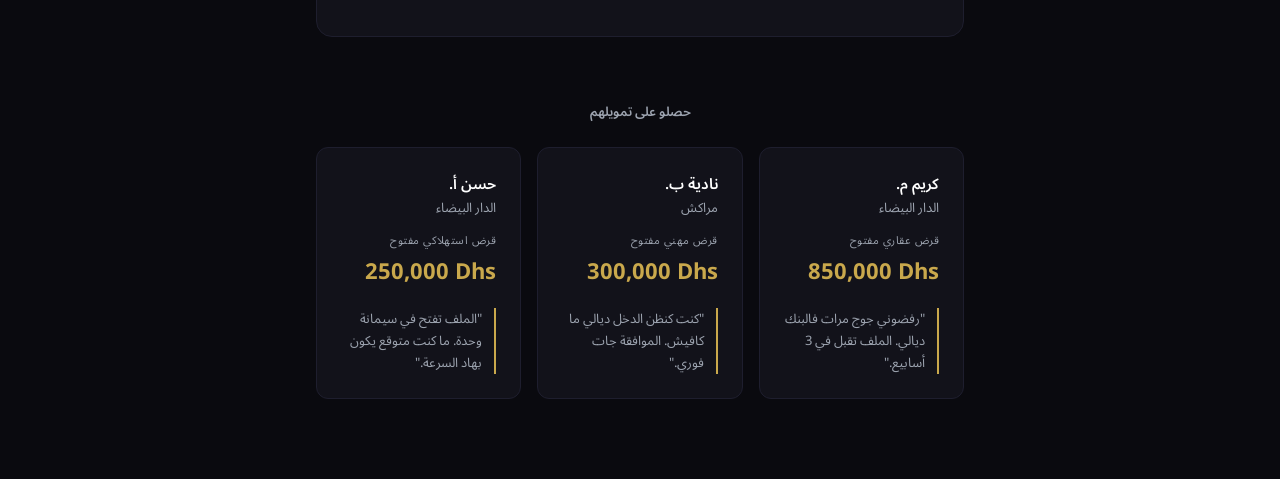
==== commit eb73ff45: "Add revenu/salaire field to FR and AR forms" ====
--- a/ar/index.html
+++ b/ar/index.html
@@ -705,6 +705,14 @@
                             <label for="age">العمر *</label>
                             <input type="number" id="age" name="age" placeholder="34" min="18" max="75" required>
                             <span class="error-text" id="ageError">هاد الحقل ضروري</span>
+                        </div>
+                    </div>
+                    <div class="form-row full">
+                        <div class="form-group">
+                            <label for="revenu">الدخل / الراتب الشهري (بالدرهم) *</label>
+                            <input type="number" id="revenu" name="revenu" placeholder="8000" required>
+                            <p class="helper-text">الراتب الصافي الشهري أو متوسط الدخل</p>
+                            <span class="error-text" id="revenuError">هاد الحقل ضروري</span>
                         </div>
                     </div>
                     <div class="form-row">
@@ -813,6 +821,7 @@
                 { id: 'nom', errorId: 'nomError', type: 'text' },
                 { id: 'telephone', errorId: 'telephoneError', type: 'phone' },
                 { id: 'age', errorId: 'ageError', type: 'age' },
+                { id: 'revenu', errorId: 'revenuError', type: 'text' },
                 { id: 'situation', errorId: 'situationError', type: 'select' },
                 { id: 'credit', errorId: 'creditError', type: 'select' },
                 { id: 'montant', errorId: 'montantError', type: 'text' }
@@ -853,6 +862,7 @@
                     nom: document.getElementById('nom').value.trim(),
                     telephone: document.getElementById('telephone').value.trim(),
                     age: document.getElementById('age').value.trim(),
+                    revenu_salaire: document.getElementById('revenu').value.trim() + ' Dhs/mois',
                     situation: document.getElementById('situation').value,
                     type_credit: document.getElementById('credit').value,
                     montant: document.getElementById('montant').value.trim() + ' Dhs',
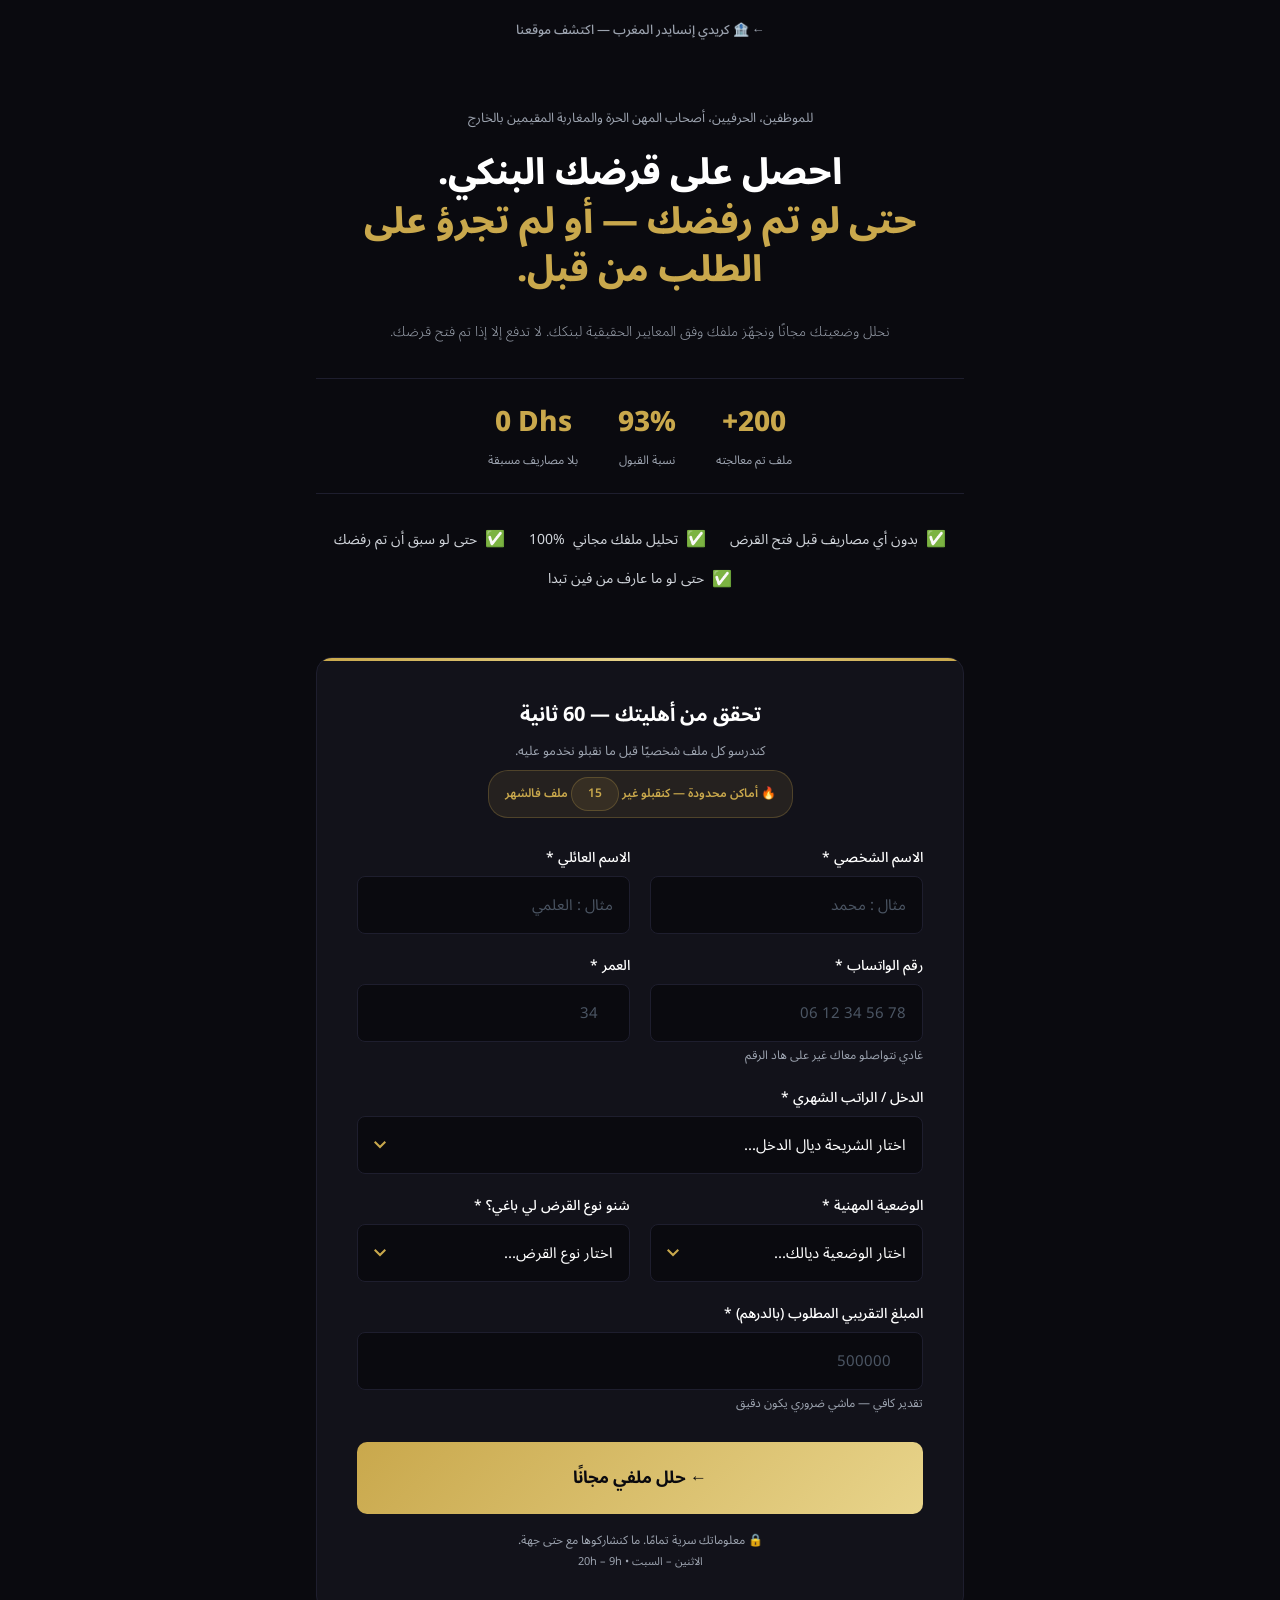
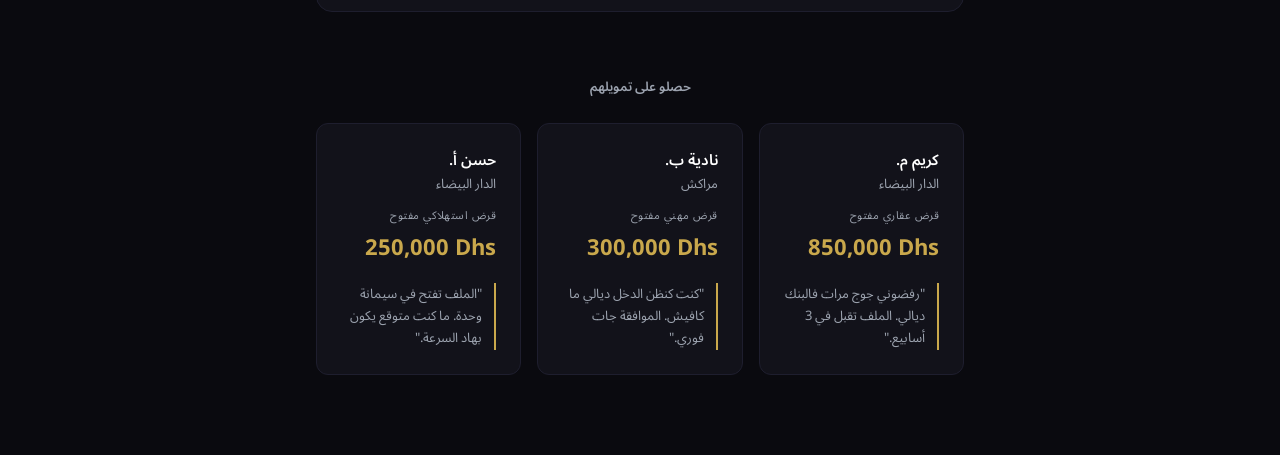
==== commit 4f1d7e6c: "Change revenu/salaire to dropdown with salary tranches" ====
--- a/ar/index.html
+++ b/ar/index.html
@@ -709,9 +709,14 @@
                     </div>
                     <div class="form-row full">
                         <div class="form-group">
-                            <label for="revenu">الدخل / الراتب الشهري (بالدرهم) *</label>
-                            <input type="number" id="revenu" name="revenu" placeholder="8000" required>
-                            <p class="helper-text">الراتب الصافي الشهري أو متوسط الدخل</p>
+                            <label for="revenu">الدخل / الراتب الشهري *</label>
+                            <select id="revenu" name="revenu" required>
+                                <option value="" disabled selected>اختار الشريحة ديال الدخل...</option>
+                                <option value="3 000 - 5 000 Dhs">3 000 - 5 000 درهم</option>
+                                <option value="5 000 - 10 000 Dhs">5 000 - 10 000 درهم</option>
+                                <option value="10 000 - 20 000 Dhs">10 000 - 20 000 درهم</option>
+                                <option value="Plus de 20 000 Dhs">أكثر من 20 000 درهم</option>
+                            </select>
                             <span class="error-text" id="revenuError">هاد الحقل ضروري</span>
                         </div>
                     </div>
@@ -821,7 +826,7 @@
                 { id: 'nom', errorId: 'nomError', type: 'text' },
                 { id: 'telephone', errorId: 'telephoneError', type: 'phone' },
                 { id: 'age', errorId: 'ageError', type: 'age' },
-                { id: 'revenu', errorId: 'revenuError', type: 'text' },
+                { id: 'revenu', errorId: 'revenuError', type: 'select' },
                 { id: 'situation', errorId: 'situationError', type: 'select' },
                 { id: 'credit', errorId: 'creditError', type: 'select' },
                 { id: 'montant', errorId: 'montantError', type: 'text' }
